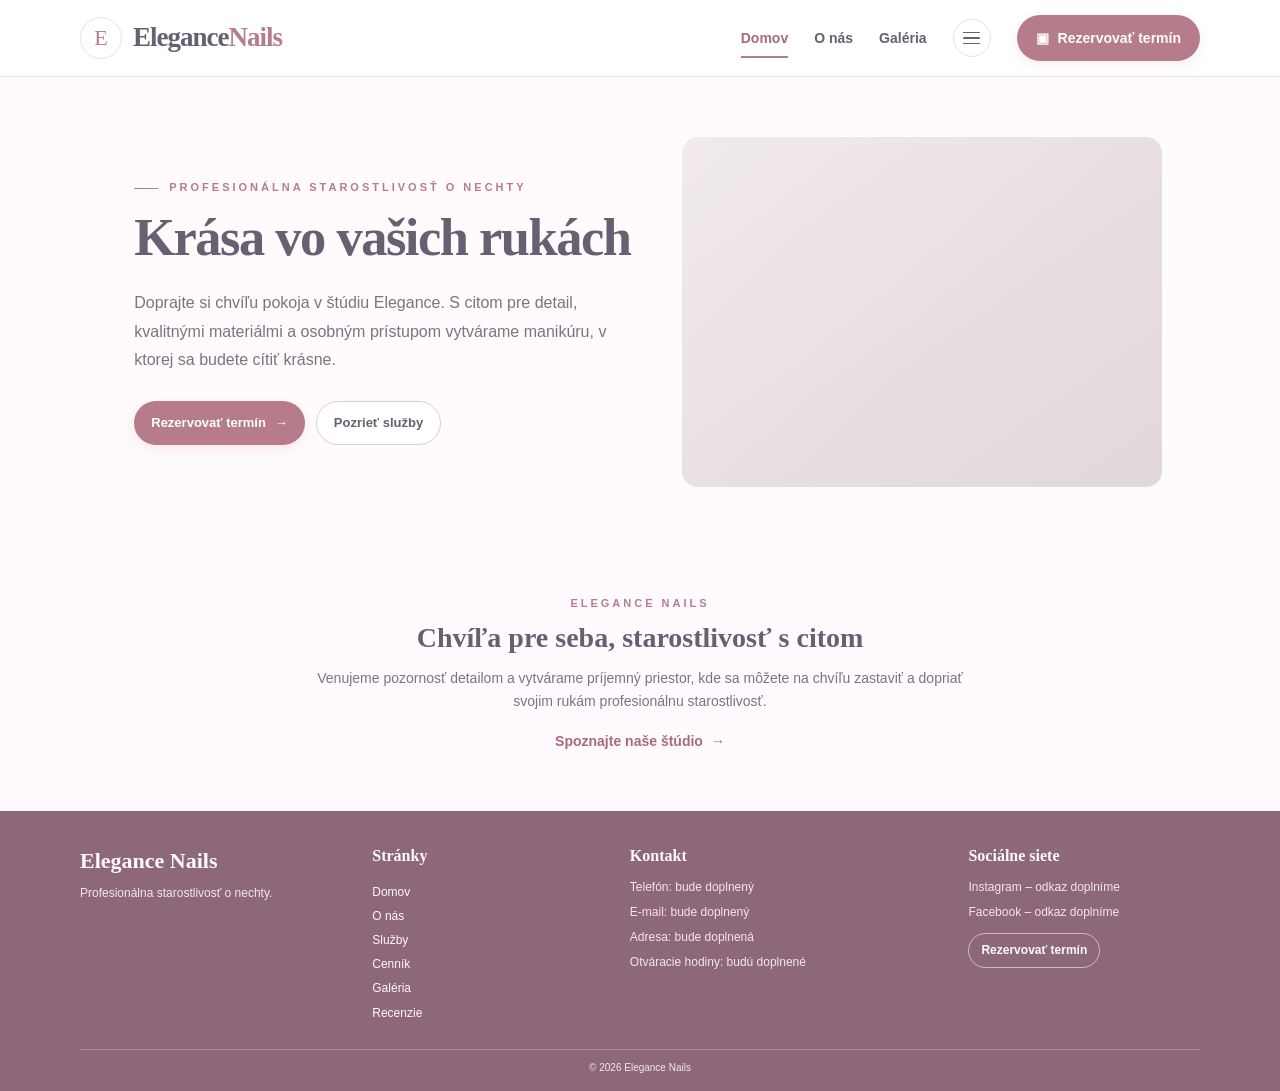
==== index.html @ d2236851 "prvotny navrh" ====
<!doctype html>
<html lang="sk">
  <head>
    <meta charset="UTF-8">
    <meta name="viewport" content="width=device-width, initial-scale=1.0">
    <meta
      name="description"
      content="Elegance Nails – profesionálna starostlivosť o nechty a jednoduchá rezervácia termínu."
    >
    <title>Elegance Nails | Domov</title>
    <link rel="stylesheet" href="styles/main.css">
  </head>
  <body>
    <header class="site-header">
      <nav class="main-navigation" aria-label="Hlavná navigácia">
        <a class="brand" href="index.html" aria-label="Elegance Nails – domov">
          <span class="brand-mark" aria-hidden="true">E</span>
          <span class="brand-name">Elegance</span>
        </a>
        <div class="navigation-actions">
          <a href="index.html" aria-current="page">Domov</a>
          <a href="o-nas.html">O nás</a>
          <a href="galeria.html">Galéria</a>
          <details class="nav-menu">
            <summary class="menu-toggle" aria-label="Otvoriť navigačné menu">
              <span class="menu-toggle-icon" aria-hidden="true">
                <span></span><span></span><span></span>
              </span>
            </summary>
            <ul class="menu">
              <li><a href="sluzby.html">Služby</a></li>
              <li><a href="cennik.html">Cenník</a></li>
              <li><a href="recenzie.html">Recenzie</a></li>
              <li><a href="kontakt.html">Kontakt</a></li>
            </ul>
          </details>
          <a class="reservation-button" href="rezervacia.html">
            <span aria-hidden="true">▣</span>
            Rezervovať termín
          </a>
        </div>
      </nav>
    </header>

    <main>
      <section class="hero" aria-labelledby="hero-title">
        <div class="hero-content">
          <p>Profesionálna starostlivosť o nechty</p>
          <h1 id="hero-title">Krása vo vašich rukách</h1>
          <p>
            Doprajte si chvíľu pokoja v štúdiu Elegance. S citom pre detail,
            kvalitnými materiálmi a osobným prístupom vytvárame manikúru,
            v ktorej sa budete cítiť krásne.
          </p>
          <div class="hero-actions">
            <a class="reservation-button" href="rezervacia.html">
              Rezervovať termín <span aria-hidden="true">→</span>
            </a>
            <a href="sluzby.html">Pozrieť služby</a>
          </div>
        </div>
        <div
          class="hero-image image-placeholder"
          role="img"
          aria-label="Miesto pre fotografiu nechtov"
        ></div>
      </section>

      <section class="home-intro" aria-labelledby="home-intro-title">
        <p>Elegance Nails</p>
        <h2 id="home-intro-title">Chvíľa pre seba, starostlivosť s citom</h2>
        <p>
          Venujeme pozornosť detailom a vytvárame príjemný priestor, kde sa
          môžete na chvíľu zastaviť a dopriať svojim rukám profesionálnu
          starostlivosť.
        </p>
        <a class="text-link" href="o-nas.html">Spoznajte naše štúdio <span aria-hidden="true">→</span></a>
      </section>
    </main>

    <footer class="site-footer">
      <div class="footer-about">
        <a class="footer-brand" href="index.html">Elegance Nails</a>
        <p>Profesionálna starostlivosť o nechty.</p>
      </div>
      <nav class="footer-navigation" aria-label="Navigácia v pätičke">
        <h2>Stránky</h2>
        <a href="index.html">Domov</a>
        <a href="o-nas.html">O nás</a>
        <a href="sluzby.html">Služby</a>
        <a href="cennik.html">Cenník</a>
        <a href="galeria.html">Galéria</a>
        <a href="recenzie.html">Recenzie</a>
      </nav>
      <div class="footer-contact">
        <h2>Kontakt</h2>
        <p>Telefón: bude doplnený</p>
        <p>E-mail: bude doplnený</p>
        <p>Adresa: bude doplnená</p>
        <p>Otváracie hodiny: budú doplnené</p>
      </div>
      <div class="footer-social">
        <h2>Sociálne siete</h2>
        <p>Instagram – odkaz doplníme</p>
        <p>Facebook – odkaz doplníme</p>
        <a class="footer-booking" href="rezervacia.html">Rezervovať termín</a>
      </div>
      <small class="footer-copyright">© 2026 Elegance Nails</small>
    </footer>
  </body>
</html>
---- styles/main.css ----
:root {
  --color-background: #fffafd;
  --color-surface: #ffffff;
  --color-surface-soft: #fbf5f7;
  --color-text: #5e5c68;
  --color-heading: #656172;
  --color-accent: #b77c8b;
  --color-accent-dark: #a76b7c;
  --color-accent-pale: #f7eef1;
  --color-border: #eadfe3;
  --shadow-card: 0 6px 18px rgb(83 72 79 / 6%);
  --font-heading: Georgia, "Times New Roman", serif;
  --font-body: "Trebuchet MS", "Segoe UI", sans-serif;
  --container-width: 1120px;
}

*,
*::before,
*::after {
  box-sizing: border-box;
}

html {
  scroll-behavior: smooth;
}

body {
  margin: 0;
  color: var(--color-text);
  background: var(--color-background);
  font-family: var(--font-body);
  font-size: 15px;
  line-height: 1.6;
}

a {
  color: inherit;
  text-decoration: none;
}

button,
input,
select {
  font: inherit;
}

button {
  cursor: pointer;
}

.site-header {
  position: sticky;
  z-index: 20;
  top: 0;
  background: rgb(255 255 255 / 97%);
  border-bottom: 1px solid var(--color-border);
}

.main-navigation {
  width: min(calc(100% - 48px), var(--container-width));
  min-height: 76px;
  margin: 0 auto;
  display: flex;
  align-items: center;
  justify-content: space-between;
  gap: 24px;
}

.brand {
  display: inline-flex;
  align-items: center;
  gap: 11px;
  white-space: nowrap;
}

.brand-mark {
  width: 42px;
  height: 42px;
  display: grid;
  place-items: center;
  border: 1px solid #ebdfe3;
  border-radius: 50%;
  color: var(--color-accent);
  background: #fff;
  font-family: var(--font-heading);
  font-size: 22px;
  line-height: 1;
}

.brand-name {
  color: var(--color-heading);
  font-family: var(--font-heading);
  font-size: 27px;
  font-weight: 700;
  letter-spacing: -1px;
}

.brand-name::after {
  content: "Nails";
  color: var(--color-accent);
}

.navigation-actions {
  display: flex;
  align-items: center;
  justify-content: flex-end;
  gap: 26px;
  color: #656172;
  font-size: 14px;
  font-weight: 700;
  white-space: nowrap;
}

.navigation-actions > a:not(.reservation-button) {
  position: relative;
  padding: 26px 0;
}

.navigation-actions > a:not(.reservation-button)::after {
  position: absolute;
  right: 0;
  bottom: 17px;
  left: 0;
  height: 2px;
  background: transparent;
  content: "";
  transform: scaleX(0);
  transition: background-color 160ms ease, transform 160ms ease;
}

.navigation-actions > a:not(.reservation-button):hover::after,
.navigation-actions > a:not(.reservation-button):focus-visible::after,
.navigation-actions > a[aria-current="page"]::after {
  background: var(--color-accent);
  transform: scaleX(1);
}

.menu-toggle {
  width: 38px;
  height: 38px;
  display: grid;
  place-items: center;
  padding: 0;
  border: 1px solid var(--color-border);
  border-radius: 50%;
  background: #fff;
  cursor: pointer;
  transition: border-color 160ms ease, background-color 160ms ease;
}

.menu-toggle:hover,
.menu-toggle:focus-visible {
  border-color: var(--color-accent);
  background: var(--color-accent-pale);
}

.menu-toggle-icon {
  display: grid;
  gap: 4px;
}

.menu-toggle-icon span {
  width: 17px;
  height: 1.5px;
  display: block;
  border-radius: 2px;
  background: var(--color-heading);
}

.nav-menu {
  position: relative;
}

.nav-menu > summary {
  list-style: none;
}

.nav-menu > summary::-webkit-details-marker {
  display: none;
}

.menu {
  position: absolute;
  z-index: 30;
  top: calc(100% + 10px);
  right: 0;
  min-width: 180px;
  display: none;
  gap: 2px;
  margin: 0;
  padding: 7px;
  list-style: none;
  border: 1px solid var(--color-border);
  border-radius: 13px;
  background: #fff;
  box-shadow: var(--shadow-card);
}

.nav-menu[open] > .menu {
  display: grid;
}

.menu a {
  display: block;
  padding: 9px 12px;
  border-radius: 8px;
}

.menu a:hover,
.menu a:focus-visible,
.menu a[aria-current="page"] {
  color: var(--color-accent-dark);
  background: var(--color-accent-pale);
}

.reservation-button {
  min-height: 46px;
  display: inline-flex;
  align-items: center;
  justify-content: center;
  gap: 9px;
  padding: 10px 19px;
  border: 0;
  border-radius: 999px;
  color: #fff;
  background: var(--color-accent);
  font-size: 14px;
  font-weight: 800;
  box-shadow: 0 4px 12px rgb(174 112 132 / 12%);
  transition: transform 160ms ease, background-color 160ms ease;
}

.reservation-button:hover,
.reservation-button:focus-visible {
  background: var(--color-accent-dark);
  transform: translateY(-1px);
}

.navigation-actions a[aria-current="page"] {
  color: var(--color-accent-dark);
}

.hero {
  width: min(100%, 1440px);
  min-height: 470px;
  display: grid;
  grid-template-columns: minmax(0, 1.05fr) minmax(0, 0.95fr);
  align-items: center;
  gap: 30px;
  margin: 0 auto;
  padding: 38px max(24px, calc((100% - var(--container-width)) / 2));
  background: #fffafb;
}

.hero-content {
  max-width: 530px;
  justify-self: end;
  width: 100%;
  padding: 20px 12px;
}

.hero-content > p:first-child,
.page-content > header > p:first-child {
  margin: 0 0 14px;
  color: var(--color-accent);
  font-size: 11px;
  font-weight: 800;
  letter-spacing: 3px;
  text-transform: uppercase;
}

.hero-content > p:first-child {
  position: relative;
  padding-left: 35px;
}

.hero-content > p:first-child::before {
  position: absolute;
  top: 50%;
  left: 0;
  width: 24px;
  height: 1px;
  background: var(--color-accent);
  content: "";
}

.hero h1,
.page-content h1 {
  margin: 0;
  color: var(--color-heading);
  font-family: var(--font-heading);
  font-size: clamp(40px, 4.1vw, 54px);
  font-weight: 700;
  line-height: 1.04;
  letter-spacing: -1.5px;
}

.hero-content > p:not(:first-child) {
  max-width: 480px;
  margin: 24px 0 26px;
  color: #777584;
  font-size: 16px;
  line-height: 1.8;
}

.hero-actions {
  display: flex;
  flex-wrap: wrap;
  align-items: center;
  gap: 11px;
}

.hero-actions .reservation-button,
.hero-actions > a:last-child {
  min-height: 44px;
  padding: 10px 17px;
  font-size: 13px;
}

.hero-actions > a:last-child {
  display: inline-flex;
  align-items: center;
  justify-content: center;
  border: 1px solid #e4cbd2;
  border-radius: 999px;
  color: #656172;
  background: #fff;
  font-weight: 800;
  transition: border-color 160ms ease, background-color 160ms ease;
}

.hero-actions > a:last-child:hover,
.hero-actions > a:last-child:focus-visible {
  border-color: var(--color-accent);
  background: var(--color-accent-pale);
}

.image-placeholder {
  background:
    linear-gradient(135deg, rgb(255 255 255 / 22%), transparent 58%),
    linear-gradient(145deg, #eee5e8, #e1d8dd);
}

.hero-image {
  width: 100%;
  max-width: 480px;
  height: 350px;
  justify-self: start;
  border-radius: 16px;
}

.home-intro {
  max-width: 760px;
  margin: 0 auto;
  padding: 48px 24px 58px;
  text-align: center;
}

.home-intro > p:first-child {
  margin: 0 0 8px;
  color: var(--color-accent);
  font-size: 11px;
  font-weight: 800;
  letter-spacing: 3px;
  text-transform: uppercase;
}

.home-intro h2 {
  margin: 0;
  color: var(--color-heading);
  font-family: var(--font-heading);
  font-size: 28px;
  font-weight: 700;
  line-height: 1.2;
}

.home-intro > p:not(:first-child) {
  max-width: 650px;
  margin: 13px auto 10px;
  color: #777584;
  font-size: 14px;
}

.home-intro .text-link {
  margin-top: 8px;
}

.page-content {
  width: min(100%, var(--container-width));
  min-height: 480px;
  margin: 0 auto;
  padding: 48px 28px 56px;
}

.page-content > header {
  max-width: 700px;
  margin-bottom: 26px;
}

.page-content > header > p:not(:first-child) {
  max-width: 620px;
  margin: 14px 0 0;
  color: #777584;
  font-size: 15px;
}

.about-page {
  display: grid;
  grid-template-columns: minmax(0, 1fr) minmax(0, 0.9fr);
  align-content: center;
  align-items: center;
  gap: 14px 42px;
}

.about-page > header,
.about-page .about-copy,
.about-page .text-link {
  grid-column: 1;
}

.about-page > header {
  margin: 0;
}

.about-copy {
  max-width: 500px;
  color: #777584;
  font-size: 15px;
}

.about-copy p {
  margin: 0 0 12px;
}

.about-image {
  width: 100%;
  height: 300px;
  grid-column: 2;
  grid-row: 1 / span 3;
  border-radius: 16px;
}

.text-link {
  width: fit-content;
  display: inline-flex;
  align-items: center;
  gap: 8px;
  margin-top: 6px;
  color: var(--color-accent-dark);
  font-size: 14px;
  font-weight: 800;
}

.text-link:hover,
.text-link:focus-visible {
  text-decoration: underline;
  text-underline-offset: 3px;
}

.service-grid {
  display: grid;
  grid-template-columns: repeat(3, minmax(0, 1fr));
  gap: 16px;
}

.service-grid article,
.price-grid article,
.review-grid article,
.contact-grid article {
  min-width: 0;
  padding: 18px;
  border: 1px solid var(--color-border);
  border-radius: 14px;
  background: #fff;
  box-shadow: var(--shadow-card);
}

.service-image {
  height: 112px;
  margin: -4px -4px 13px;
  border-radius: 10px;
}

.service-grid h2,
.price-grid h2,
.contact-grid h2 {
  margin: 0 0 7px;
  color: var(--color-heading);
  font-family: var(--font-heading);
  font-size: 21px;
  line-height: 1.25;
}

.service-grid p,
.contact-grid p {
  margin: 0;
  color: #777584;
  font-size: 13px;
}

.services-page > .text-link {
  margin-top: 20px;
}

.price-page {
  background: #fbf5f7;
}

.price-grid {
  display: grid;
  grid-template-columns: repeat(2, minmax(0, 1fr));
  gap: 16px;
}

.price-grid article {
  padding: 21px 24px;
}

.price-grid h2 {
  margin-bottom: 8px;
  font-size: 26px;
}

.price-grid dl {
  margin: 0;
}

.price-grid dl div {
  min-height: 45px;
  display: flex;
  align-items: center;
  justify-content: space-between;
  gap: 15px;
  border-bottom: 1px solid #eee6e9;
  font-size: 14px;
}

.price-grid dl div:last-child {
  border-bottom: 0;
}

.price-grid dd {
  margin: 0;
  color: var(--color-accent-dark);
  font-weight: 800;
}

.price-page > .text-link {
  margin-top: 20px;
}

.gallery-filters {
  display: flex;
  flex-wrap: wrap;
  gap: 8px;
  margin: 0 0 20px;
}

.gallery-filters button {
  min-height: 36px;
  padding: 7px 15px;
  border: 1px solid var(--color-border);
  border-radius: 999px;
  color: #656172;
  background: #fff;
  font-size: 13px;
  font-weight: 700;
  transition: color 160ms ease, background-color 160ms ease;
}

.gallery-filters button[aria-pressed="true"],
.gallery-filters button:hover,
.gallery-filters button:focus-visible {
  border-color: var(--color-accent);
  color: #fff;
  background: var(--color-accent);
}

.gallery-grid {
  display: grid;
  grid-template-columns: repeat(3, minmax(0, 1fr));
  gap: 15px;
}

.gallery-grid figure {
  min-width: 0;
  margin: 0;
  overflow: hidden;
  border: 1px solid var(--color-border);
  border-radius: 13px;
  background: #fff;
}

.gallery-grid figure > div {
  aspect-ratio: 4 / 3;
}

.gallery-grid figcaption {
  padding: 9px 12px;
  color: var(--color-heading);
  font-size: 13px;
  font-weight: 700;
}

.reviews-page {
  background: #fbf5f7;
}

.review-grid {
  display: grid;
  grid-template-columns: repeat(3, minmax(0, 1fr));
  gap: 15px;
}

.review-grid article {
  min-height: 130px;
  padding: 20px;
}

.review-grid article span {
  color: var(--color-accent);
  font-size: 14px;
  letter-spacing: 2px;
}

.review-grid article p {
  margin: 12px 0 0;
  color: #777584;
  font-size: 14px;
}

.contact-grid {
  display: grid;
  grid-template-columns: repeat(2, minmax(0, 1fr));
  gap: 12px;
}

.contact-grid article {
  padding: 16px 18px;
  box-shadow: none;
}

.map-placeholder {
  min-height: 150px;
  display: grid;
  place-items: center;
  margin: 18px 0;
  border: 1px solid var(--color-border);
  border-radius: 13px;
  color: #797481;
  font-size: 13px;
}

.reservation-page {
  max-width: 1000px;
}

.reservation-page > header {
  margin-bottom: 20px;
}

.reservation-page h1 {
  font-size: 40px;
}

.reservation-page form {
  display: grid;
  grid-template-columns: minmax(0, 1fr) minmax(0, 0.95fr);
  gap: 24px;
  padding: 22px;
  border: 1px solid var(--color-border);
  border-radius: 16px;
  background: #fff;
  box-shadow: var(--shadow-card);
}

.reservation-date-column,
.reservation-contact-column {
  min-width: 0;
  display: grid;
  align-content: start;
  gap: 12px;
}

.reservation-date-column {
  grid-template-columns: repeat(2, minmax(0, 1fr));
}

.reservation-date-column .form-field:first-child {
  grid-column: 1 / -1;
}

.form-field {
  min-width: 0;
  display: grid;
  align-content: start;
  gap: 5px;
}

.form-field label {
  color: #656172;
  font-size: 13px;
  font-weight: 800;
}

.form-field input,
.form-field select {
  width: 100%;
  min-width: 0;
  height: 42px;
  padding: 8px 11px;
  border: 1px solid #e3dce0;
  border-radius: 10px;
  outline: none;
  color: var(--color-text);
  background: #fff;
  font-size: 14px;
}

.form-field input:focus,
.form-field select:focus {
  border-color: var(--color-accent);
  box-shadow: 0 0 0 3px rgb(183 124 139 / 12%);
}

.form-field input::placeholder {
  color: #a7a3ad;
}

.reminder-option {
  display: flex;
  align-items: center;
  gap: 8px;
  padding: 9px 11px;
  border: 1px solid #e8dfe3;
  border-radius: 10px;
  color: #656172;
  font-size: 13px;
  line-height: 1.4;
  cursor: pointer;
}

.reminder-option input {
  width: 16px;
  height: 16px;
  flex: 0 0 auto;
  margin: 0;
  accent-color: var(--color-accent);
}

.reservation-contact-column aside {
  padding: 12px 14px;
  border: 1px solid #ead8de;
  border-radius: 10px;
  background: #fff8fa;
}

.reservation-contact-column aside h2 {
  margin: 0 0 3px;
  color: var(--color-accent-dark);
  font-family: var(--font-heading);
  font-size: 17px;
}

.reservation-contact-column aside p {
  margin: 0;
  color: #777584;
  font-size: 13px;
}

.reservation-contact-column button[type="submit"] {
  min-height: 42px;
  padding: 9px 16px;
  border: 0;
  border-radius: 999px;
  color: #fff;
  background: var(--color-accent);
  font-size: 13px;
  font-weight: 800;
  transition: background-color 160ms ease;
}

.reservation-contact-column button[type="submit"]:hover,
.reservation-contact-column button[type="submit"]:focus-visible {
  background: var(--color-accent-dark);
}

.site-footer {
  min-height: 0;
  display: grid;
  grid-template-columns: 1.15fr 1fr 1.35fr 1fr;
  align-items: start;
  gap: 26px;
  padding: 32px max(24px, calc((100% - var(--container-width)) / 2)) 15px;
  color: #fff8fa;
  background: #8d6878;
  font-size: 12px;
}

.footer-brand {
  color: #fffafd;
  font-family: var(--font-heading);
  font-size: 22px;
  font-weight: 700;
}

.footer-about p,
.footer-contact p,
.footer-social p {
  margin: 6px 0 0;
  color: #f3e7ec;
}

.site-footer h2 {
  margin: 0 0 9px;
  color: #fffafd;
  font-family: var(--font-heading);
  font-size: 16px;
}

.site-footer .footer-navigation {
  display: flex;
  flex-direction: column;
  align-items: flex-start;
  gap: 5px;
}

.site-footer a:not(.footer-brand):hover,
.site-footer a:not(.footer-brand):focus-visible {
  color: #fff;
  text-decoration: underline;
  text-underline-offset: 3px;
}

.site-footer .footer-booking {
  display: inline-flex;
  margin-top: 11px;
  padding: 7px 12px;
  border: 1px solid rgb(255 255 255 / 55%);
  border-radius: 999px;
  color: #fffafd;
  font-weight: 700;
}

.site-footer .footer-copyright {
  grid-column: 1 / -1;
  padding-top: 10px;
  border-top: 1px solid rgb(255 255 255 / 25%);
  color: #f3e7ec;
  text-align: center;
}

@media (max-width: 900px) {
  .main-navigation {
    width: min(calc(100% - 36px), var(--container-width));
  }

  .navigation-actions {
    gap: 15px;
  }

  .hero {
    min-height: 420px;
    gap: 20px;
  }

  .hero-image {
    height: 300px;
  }

  .service-grid {
    grid-template-columns: repeat(2, minmax(0, 1fr));
  }
}

@media (max-width: 680px) {
  .main-navigation {
    min-height: 0;
    flex-wrap: wrap;
    gap: 5px;
    padding: 8px 0;
  }

  .brand {
    flex: 1 0 100%;
  }

  .brand-mark {
    width: 35px;
    height: 35px;
    font-size: 19px;
  }

  .brand-name {
    font-size: 22px;
  }

  .navigation-actions {
    width: 100%;
    justify-content: space-between;
    gap: 7px;
    font-size: 12px;
  }

  .navigation-actions > a:not(.reservation-button) {
    padding: 7px 0;
  }

  .navigation-actions > a:not(.reservation-button)::after {
    bottom: 2px;
  }

  .menu-toggle {
    width: 34px;
    height: 34px;
  }

  .reservation-button,
  .navigation-actions .reservation-button {
    min-height: 34px;
    gap: 6px;
    padding: 7px 10px;
    font-size: 11px;
  }

  .menu {
    top: calc(100% + 8px);
  }

  .hero {
    display: flex;
    flex-direction: column;
    align-items: stretch;
    gap: 14px;
    padding: 30px 20px 24px;
  }

  .hero-content {
    max-width: 560px;
    align-self: center;
    padding: 8px 0;
  }

  .hero h1,
  .page-content h1 {
    font-size: clamp(34px, 9vw, 43px);
  }

  .hero-content > p:not(:first-child) {
    margin: 16px 0 18px;
    font-size: 14px;
    line-height: 1.7;
  }

  .hero-image {
    width: min(100%, 480px);
    height: 230px;
    min-height: 0;
    align-self: center;
  }

  .home-intro {
    padding: 34px 20px 40px;
  }

  .home-intro h2 {
    font-size: 24px;
  }

  .page-content {
    min-height: 0;
    padding: 35px 20px 40px;
  }

  .page-content > header {
    margin-bottom: 19px;
  }

  .about-page {
    display: flex;
    flex-direction: column;
    align-items: stretch;
    gap: 14px;
  }

  .about-image {
    height: 220px;
    order: 2;
  }

  .about-page > .text-link {
    order: 3;
  }

  .service-grid,
  .price-grid,
  .gallery-grid,
  .review-grid,
  .contact-grid {
    grid-template-columns: repeat(2, minmax(0, 1fr));
    gap: 10px;
  }

  .service-grid article,
  .price-grid article,
  .review-grid article,
  .contact-grid article {
    padding: 13px;
  }

  .service-image {
    height: 90px;
  }

  .gallery-grid {
    gap: 9px;
  }

  .gallery-grid figcaption {
    padding: 7px 9px;
    font-size: 11px;
  }

  .reservation-page form {
    grid-template-columns: 1fr;
    gap: 18px;
    padding: 15px;
  }

  .reservation-date-column,
  .reservation-contact-column {
    gap: 10px;
  }

  .site-footer {
    grid-template-columns: 1fr;
    gap: 6px;
    padding: 18px 20px;
  }

  .site-footer .footer-navigation {
    grid-column: 1;
    margin: 10px 0 4px;
  }

  .site-footer .footer-copyright {
    grid-column: 1;
  }
}

@media (max-width: 390px) {
  .main-navigation {
    width: calc(100% - 24px);
  }

  .navigation-actions {
    gap: 5px;
    font-size: 11px;
  }

  .navigation-actions .reservation-button {
    padding-right: 7px;
    padding-left: 7px;
    font-size: 10px;
  }

  .service-grid,
  .price-grid,
  .review-grid,
  .contact-grid {
    grid-template-columns: 1fr;
  }
}

@media (prefers-reduced-motion: reduce) {
  html {
    scroll-behavior: auto;
  }

  *,
  *::before,
  *::after {
    transition-duration: 0.01ms !important;
  }
}
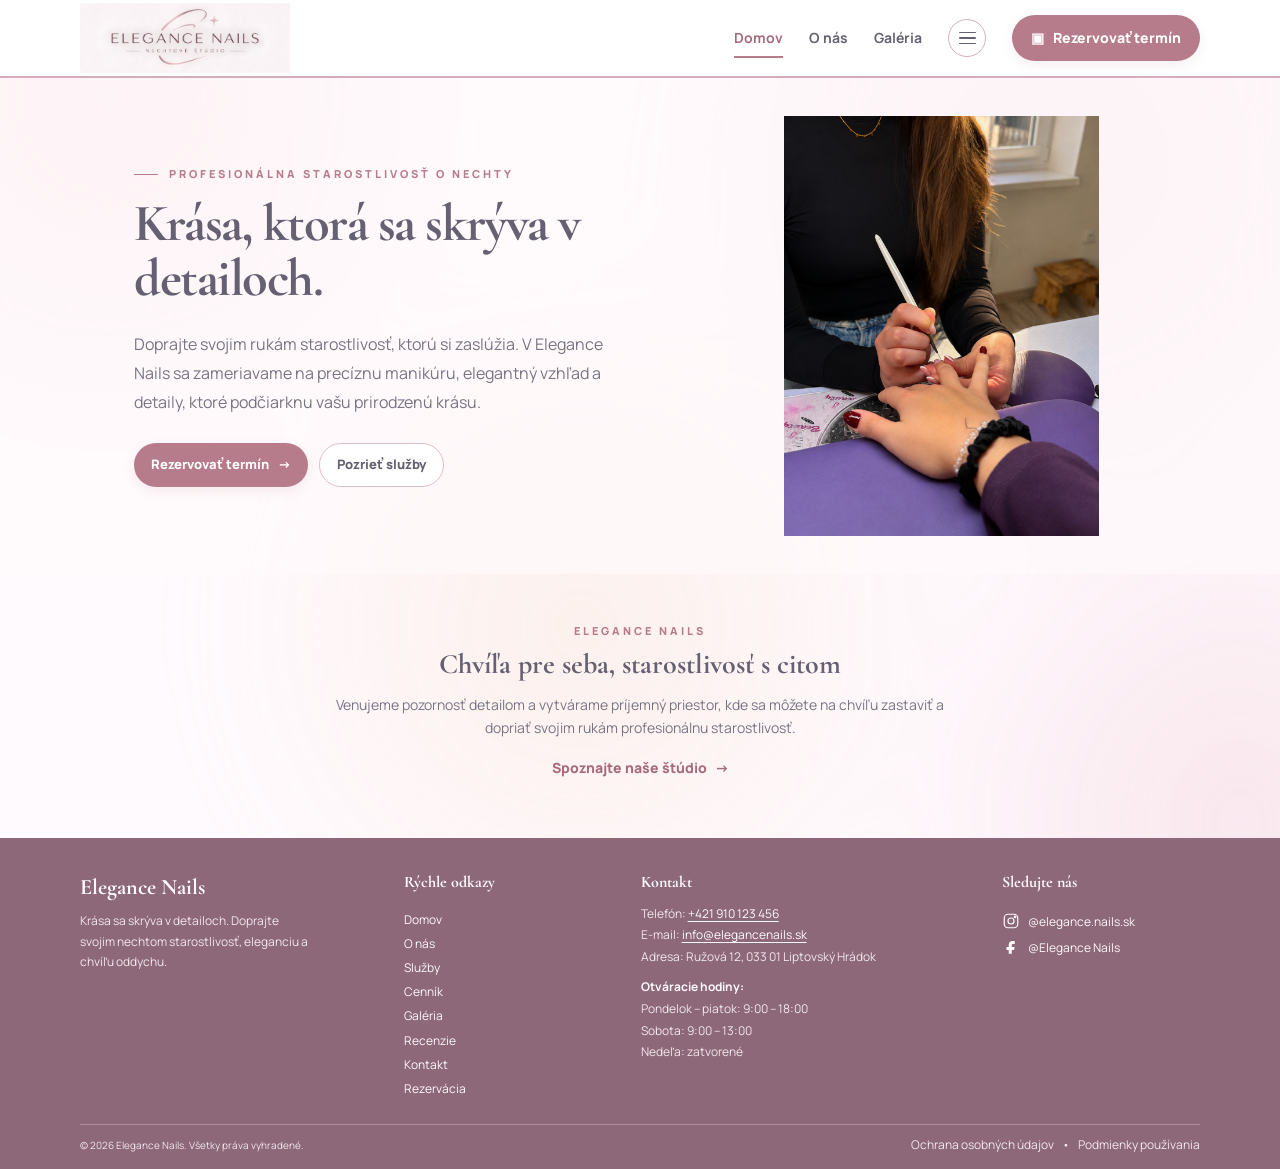
==== commit 472dad68: "Pridavanie obrazkov" ====
--- a/index.html
+++ b/index.html
@@ -14,8 +14,7 @@
     <header class="site-header">
       <nav class="main-navigation" aria-label="Hlavná navigácia">
         <a class="brand" href="index.html" aria-label="Elegance Nails – domov">
-          <span class="brand-mark" aria-hidden="true">E</span>
-          <span class="brand-name">Elegance</span>
+          <img src="docs/prototyp/logo.png" alt="Elegance Nails" width="180" height="60">
         </a>
         <div class="navigation-actions">
           <a href="index.html" aria-current="page">Domov</a>
@@ -46,11 +45,11 @@
       <section class="hero" aria-labelledby="hero-title">
         <div class="hero-content">
           <p>Profesionálna starostlivosť o nechty</p>
-          <h1 id="hero-title">Krása vo vašich rukách</h1>
+          <h1 id="hero-title">Krása, ktorá sa skrýva v detailoch.</h1>
           <p>
-            Doprajte si chvíľu pokoja v štúdiu Elegance. S citom pre detail,
-            kvalitnými materiálmi a osobným prístupom vytvárame manikúru,
-            v ktorej sa budete cítiť krásne.
+            Doprajte svojim rukám starostlivosť, ktorú si zaslúžia.
+            V Elegance Nails sa zameriavame na precíznu manikúru,
+            elegantný vzhľad a detaily, ktoré podčiarknu vašu prirodzenú krásu.
           </p>
           <div class="hero-actions">
             <a class="reservation-button" href="rezervacia.html">
@@ -59,11 +58,11 @@
             <a href="sluzby.html">Pozrieť služby</a>
           </div>
         </div>
-        <div
-          class="hero-image image-placeholder"
-          role="img"
-          aria-label="Miesto pre fotografiu nechtov"
-        ></div>
+        <img
+          class="hero-image"
+          src="docs/prototyp/fotkauvod.png"
+          alt="Manikérka precízne upravuje nechty zákazníčky"
+        >
       </section>
 
       <section class="home-intro" aria-labelledby="home-intro-title">
@@ -81,31 +80,48 @@
     <footer class="site-footer">
       <div class="footer-about">
         <a class="footer-brand" href="index.html">Elegance Nails</a>
-        <p>Profesionálna starostlivosť o nechty.</p>
+        <p>Krása sa skrýva v detailoch. Doprajte svojim nechtom starostlivosť, eleganciu a chvíľu oddychu.</p>
       </div>
       <nav class="footer-navigation" aria-label="Navigácia v pätičke">
-        <h2>Stránky</h2>
+        <h2>Rýchle odkazy</h2>
         <a href="index.html">Domov</a>
         <a href="o-nas.html">O nás</a>
         <a href="sluzby.html">Služby</a>
         <a href="cennik.html">Cenník</a>
         <a href="galeria.html">Galéria</a>
         <a href="recenzie.html">Recenzie</a>
+        <a href="kontakt.html">Kontakt</a>
+        <a href="rezervacia.html">Rezervácia</a>
       </nav>
       <div class="footer-contact">
         <h2>Kontakt</h2>
-        <p>Telefón: bude doplnený</p>
-        <p>E-mail: bude doplnený</p>
-        <p>Adresa: bude doplnená</p>
-        <p>Otváracie hodiny: budú doplnené</p>
+        <p>Telefón: <a href="tel:+421910123456">+421 910 123 456</a></p>
+        <p>E-mail: <a href="mailto:info@elegancenails.sk">info@elegancenails.sk</a></p>
+        <p>Adresa: Ružová 12, 033 01 Liptovský Hrádok</p>
+        <p class="footer-opening-hours-title"><strong>Otváracie hodiny:</strong></p>
+        <p>Pondelok – piatok: 9:00 – 18:00</p>
+        <p>Sobota: 9:00 – 13:00</p>
+        <p>Nedeľa: zatvorené</p>
       </div>
       <div class="footer-social">
-        <h2>Sociálne siete</h2>
-        <p>Instagram – odkaz doplníme</p>
-        <p>Facebook – odkaz doplníme</p>
-        <a class="footer-booking" href="rezervacia.html">Rezervovať termín</a>
+        <h2>Sledujte nás</h2>
+        <a href="https://www.instagram.com/elegance.nails.sk/" target="_blank" rel="noopener noreferrer" aria-label="Instagram Elegance Nails">
+          <svg aria-hidden="true" viewBox="0 0 24 24"><rect x="3" y="3" width="18" height="18" rx="5"></rect><circle cx="12" cy="12" r="4"></circle><circle cx="17.4" cy="6.6" r="1"></circle></svg>
+          <span>@elegance.nails.sk</span>
+        </a>
+        <a href="https://www.facebook.com/EleganceNails/" target="_blank" rel="noopener noreferrer" aria-label="Facebook Elegance Nails">
+          <svg aria-hidden="true" viewBox="0 0 24 24"><path d="M14 8h3V4h-3c-3 0-5 2-5 5v3H6v4h3v5h4v-5h3l1-4h-4V9c0-.7.3-1 1-1Z"></path></svg>
+          <span>@Elegance Nails</span>
+        </a>
       </div>
-      <small class="footer-copyright">© 2026 Elegance Nails</small>
+      <div class="footer-copyright">
+        <small>© 2026 Elegance Nails. Všetky práva vyhradené.</small>
+        <nav aria-label="Právne informácie">
+          <a href="mailto:info@elegancenails.sk?subject=Ochrana osobných údajov">Ochrana osobných údajov</a>
+          <span aria-hidden="true">•</span>
+          <a href="mailto:info@elegancenails.sk?subject=Podmienky používania">Podmienky používania</a>
+        </nav>
+      </div>
     </footer>
   </body>
 </html>
--- a/styles/main.css
+++ b/styles/main.css
@@ -1,3 +1,5 @@
+@import url("https://fonts.googleapis.com/css2?family=Cormorant+Garamond:wght@600;700&family=Manrope:wght@400;500;600;700&display=swap");
+
 :root {
   --color-background: #fffafd;
   --color-surface: #ffffff;
@@ -7,10 +9,11 @@
   --color-accent: #b77c8b;
   --color-accent-dark: #a76b7c;
   --color-accent-pale: #f7eef1;
-  --color-border: #eadfe3;
+  --color-border: #d5adb8;
+  --color-border-soft: #dfbdc6;
   --shadow-card: 0 6px 18px rgb(83 72 79 / 6%);
-  --font-heading: Georgia, "Times New Roman", serif;
-  --font-body: "Trebuchet MS", "Segoe UI", sans-serif;
+  --font-heading: "Cormorant Garamond", Georgia, "Times New Roman", serif;
+  --font-body: "Manrope", "Trebuchet MS", "Segoe UI", sans-serif;
   --container-width: 1120px;
 }
 
@@ -25,6 +28,8 @@
 }
 
 body {
+  position: relative;
+  isolation: isolate;
   margin: 0;
   color: var(--color-text);
   background: var(--color-background);
@@ -33,6 +38,21 @@
   line-height: 1.6;
 }
 
+body::before {
+  position: fixed;
+  z-index: -1;
+  inset: -100px;
+  background:
+    radial-gradient(circle 440px at 14% 18%, rgb(238 190 204 / 56%) 0, rgb(238 190 204 / 24%) 48%, transparent 75%),
+    radial-gradient(circle 520px at 78% 24%, rgb(210 158 174 / 36%) 0, rgb(210 158 174 / 14%) 50%, transparent 76%),
+    radial-gradient(circle 460px at 46% 66%, rgb(246 220 203 / 44%) 0, rgb(246 220 203 / 18%) 48%, transparent 75%),
+    radial-gradient(circle 500px at 92% 84%, rgb(233 183 198 / 40%) 0, rgb(233 183 198 / 15%) 49%, transparent 76%);
+  content: "";
+  filter: blur(72px);
+  opacity: 0.82;
+  pointer-events: none;
+}
+
 a {
   color: inherit;
   text-decoration: none;
@@ -53,7 +73,7 @@
   z-index: 20;
   top: 0;
   background: rgb(255 255 255 / 97%);
-  border-bottom: 1px solid var(--color-border);
+  border-bottom: 2px solid var(--color-border);
 }
 
 .main-navigation {
@@ -69,35 +89,14 @@
 .brand {
   display: inline-flex;
   align-items: center;
-  gap: 11px;
   white-space: nowrap;
 }
 
-.brand-mark {
-  width: 42px;
-  height: 42px;
-  display: grid;
-  place-items: center;
-  border: 1px solid #ebdfe3;
-  border-radius: 50%;
-  color: var(--color-accent);
-  background: #fff;
-  font-family: var(--font-heading);
-  font-size: 22px;
-  line-height: 1;
-}
-
-.brand-name {
-  color: var(--color-heading);
-  font-family: var(--font-heading);
-  font-size: 27px;
-  font-weight: 700;
-  letter-spacing: -1px;
-}
-
-.brand-name::after {
-  content: "Nails";
-  color: var(--color-accent);
+.brand img {
+  display: block;
+  width: min(210px, 28vw);
+  height: auto;
+  object-fit: contain;
 }
 
 .navigation-actions {
@@ -141,7 +140,7 @@
   display: grid;
   place-items: center;
   padding: 0;
-  border: 1px solid var(--color-border);
+  border: 1.5px solid var(--color-border);
   border-radius: 50%;
   background: #fff;
   cursor: pointer;
@@ -190,7 +189,7 @@
   margin: 0;
   padding: 7px;
   list-style: none;
-  border: 1px solid var(--color-border);
+  border: 1.5px solid var(--color-border);
   border-radius: 13px;
   background: #fff;
   box-shadow: var(--shadow-card);
@@ -249,7 +248,7 @@
   gap: 30px;
   margin: 0 auto;
   padding: 38px max(24px, calc((100% - var(--container-width)) / 2));
-  background: #fffafb;
+  background: rgb(255 250 251 / 72%);
 }
 
 .hero-content {
@@ -321,7 +320,7 @@
   display: inline-flex;
   align-items: center;
   justify-content: center;
-  border: 1px solid #e4cbd2;
+  border: 1.5px solid var(--color-border-soft);
   border-radius: 999px;
   color: #656172;
   background: #fff;
@@ -343,10 +342,14 @@
 
 .hero-image {
   width: 100%;
-  max-width: 480px;
-  height: 350px;
-  justify-self: start;
-  border-radius: 16px;
+  max-width: 400px;
+  max-height: 420px;
+  height: auto;
+  justify-self: center;
+  border-radius: 24px;
+  object-fit: contain;
+  -webkit-mask-image: radial-gradient(ellipse 98% 98% at center, #000 88%, transparent 100%);
+  mask-image: radial-gradient(ellipse 98% 98% at center, #000 88%, transparent 100%);
 }
 
 .home-intro {
@@ -432,6 +435,14 @@
   margin: 0 0 12px;
 }
 
+.about-copy p:last-child {
+  margin-top: 18px;
+  color: var(--color-accent-dark);
+  font-family: var(--font-heading);
+  font-size: 20px;
+  line-height: 1.35;
+}
+
 .about-image {
   width: 100%;
   height: 300px;
@@ -469,7 +480,7 @@
 .contact-grid article {
   min-width: 0;
   padding: 18px;
-  border: 1px solid var(--color-border);
+  border: 1.5px solid var(--color-border);
   border-radius: 14px;
   background: #fff;
   box-shadow: var(--shadow-card);
@@ -503,7 +514,10 @@
 }
 
 .price-page {
-  background: #fbf5f7;
+  background:
+    radial-gradient(circle at 92% 12%, rgb(232 190 202 / 18%), transparent 25%),
+    radial-gradient(circle at 8% 88%, rgb(246 215 224 / 22%), transparent 22%),
+    rgb(251 245 247 / 70%);
 }
 
 .price-grid {
@@ -559,7 +573,7 @@
 .gallery-filters button {
   min-height: 36px;
   padding: 7px 15px;
-  border: 1px solid var(--color-border);
+  border: 1.5px solid var(--color-border);
   border-radius: 999px;
   color: #656172;
   background: #fff;
@@ -586,9 +600,31 @@
   min-width: 0;
   margin: 0;
   overflow: hidden;
-  border: 1px solid var(--color-border);
+  border: 1.5px solid var(--color-border);
   border-radius: 13px;
   background: #fff;
+  box-shadow: 0 7px 18px rgb(146 99 115 / 7%);
+  transition: opacity 220ms ease, transform 220ms ease;
+}
+
+.gallery-grid figure.is-hidden {
+  display: none;
+}
+
+.gallery-grid figure.is-entering {
+  animation: gallery-enter 260ms ease both;
+}
+
+@keyframes gallery-enter {
+  from {
+    opacity: 0;
+    transform: translateY(7px) scale(0.985);
+  }
+
+  to {
+    opacity: 1;
+    transform: translateY(0) scale(1);
+  }
 }
 
 .gallery-grid figure > div {
@@ -602,8 +638,17 @@
   font-weight: 700;
 }
 
+.gallery-page {
+  background:
+    radial-gradient(circle at 92% 10%, rgb(235 196 207 / 18%), transparent 22%),
+    radial-gradient(circle at 7% 86%, rgb(247 217 225 / 18%), transparent 20%);
+}
+
 .reviews-page {
-  background: #fbf5f7;
+  background:
+    radial-gradient(circle at 88% 18%, rgb(235 196 207 / 20%), transparent 25%),
+    radial-gradient(circle at 12% 82%, rgb(247 217 225 / 24%), transparent 24%),
+    rgb(251 245 247 / 70%);
 }
 
 .review-grid {
@@ -629,6 +674,135 @@
   font-size: 14px;
 }
 
+.review-carousel {
+  position: relative;
+  display: grid;
+  grid-template-columns: 42px minmax(0, 1fr) 42px;
+  align-items: center;
+  gap: 12px;
+}
+
+.review-viewport {
+  min-width: 0;
+  overflow: hidden;
+  touch-action: pan-y;
+  cursor: grab;
+}
+
+.review-viewport.is-dragging {
+  cursor: grabbing;
+}
+
+.review-track {
+  display: flex;
+  gap: 15px;
+  transition: transform 420ms cubic-bezier(0.22, 1, 0.36, 1);
+  will-change: transform;
+}
+
+.review-card {
+  flex: 0 0 calc((100% - 15px) / 2);
+  min-height: 170px;
+  margin: 0;
+  padding: 22px;
+  border: 1.5px solid var(--color-border);
+  border-radius: 14px;
+  background: #fff;
+  box-shadow: var(--shadow-card);
+}
+
+.review-card > span {
+  color: var(--color-accent);
+  font-size: 14px;
+  letter-spacing: 2px;
+}
+
+.review-rating {
+  display: inline-flex;
+  gap: 3px;
+  line-height: 1;
+}
+
+.review-rating b {
+  font-weight: 400;
+  letter-spacing: 0;
+}
+
+.review-rating .star-empty {
+  color: #dcc8ce;
+}
+
+.review-rating .star-half {
+  color: transparent;
+  background: linear-gradient(90deg, var(--color-accent) 50%, #dcc8ce 50%);
+  background-clip: text;
+  -webkit-background-clip: text;
+}
+
+.review-card blockquote {
+  margin: 14px 0 10px;
+  color: #777584;
+  font-family: var(--font-heading);
+  font-size: 20px;
+  line-height: 1.35;
+}
+
+.review-author {
+  margin: 0;
+  color: var(--color-accent-dark);
+  font-size: 12px;
+  font-weight: 700;
+}
+
+.carousel-arrow {
+  width: 42px;
+  height: 42px;
+  display: grid;
+  place-items: center;
+  padding: 0;
+  border: 1.5px solid var(--color-border);
+  border-radius: 50%;
+  color: var(--color-accent-dark);
+  background: #fff;
+  font-family: var(--font-heading);
+  font-size: 34px;
+  line-height: 1;
+  box-shadow: var(--shadow-card);
+  transition: border-color 160ms ease, background-color 160ms ease, transform 160ms ease;
+}
+
+.carousel-arrow:hover,
+.carousel-arrow:focus-visible {
+  border-color: var(--color-accent);
+  background: var(--color-accent-pale);
+  transform: translateY(-1px);
+}
+
+.carousel-dots {
+  grid-column: 2;
+  display: flex;
+  justify-content: center;
+  gap: 7px;
+  min-height: 10px;
+  margin-top: 10px;
+}
+
+.carousel-dot {
+  width: 7px;
+  height: 7px;
+  padding: 0;
+  border: 0;
+  border-radius: 50%;
+  background: #dcbfc7;
+  transition: width 180ms ease, background-color 180ms ease;
+}
+
+.carousel-dot.is-active {
+  width: 21px;
+  border-radius: 999px;
+  background: var(--color-accent);
+}
+
 .contact-grid {
   display: grid;
   grid-template-columns: repeat(2, minmax(0, 1fr));
@@ -645,14 +819,16 @@
   display: grid;
   place-items: center;
   margin: 18px 0;
-  border: 1px solid var(--color-border);
+  border: 1.5px solid var(--color-border);
   border-radius: 13px;
   color: #797481;
   font-size: 13px;
 }
 
 .reservation-page {
-  max-width: 1000px;
+  max-width: 820px;
+  background:
+    radial-gradient(circle at 100% 8%, rgb(235 196 207 / 15%), transparent 22%);
 }
 
 .reservation-page > header {
@@ -664,11 +840,14 @@
 }
 
 .reservation-page form {
+  width: 100%;
+  max-width: 820px;
+  margin: 0 auto;
   display: grid;
   grid-template-columns: minmax(0, 1fr) minmax(0, 0.95fr);
   gap: 24px;
   padding: 22px;
-  border: 1px solid var(--color-border);
+  border: 1.5px solid var(--color-border);
   border-radius: 16px;
   background: #fff;
   box-shadow: var(--shadow-card);
@@ -709,7 +888,7 @@
   min-width: 0;
   height: 42px;
   padding: 8px 11px;
-  border: 1px solid #e3dce0;
+  border: 1.5px solid var(--color-border-soft);
   border-radius: 10px;
   outline: none;
   color: var(--color-text);
@@ -732,7 +911,7 @@
   align-items: center;
   gap: 8px;
   padding: 9px 11px;
-  border: 1px solid #e8dfe3;
+  border: 1.5px solid var(--color-border-soft);
   border-radius: 10px;
   color: #656172;
   font-size: 13px;
@@ -749,8 +928,8 @@
 }
 
 .reservation-contact-column aside {
-  padding: 12px 14px;
-  border: 1px solid #ead8de;
+  padding: 10px 12px;
+  border: 1.5px solid var(--color-border);
   border-radius: 10px;
   background: #fff8fa;
 }
@@ -759,13 +938,39 @@
   margin: 0 0 3px;
   color: var(--color-accent-dark);
   font-family: var(--font-heading);
-  font-size: 17px;
+  font-size: 18px;
 }
 
 .reservation-contact-column aside p {
   margin: 0;
   color: #777584;
   font-size: 13px;
+}
+
+.reservation-summary-list {
+  display: grid;
+  gap: 3px;
+  margin: 0;
+  font-size: 12px;
+  line-height: 1.35;
+}
+
+.reservation-summary-list div {
+  display: grid;
+  grid-template-columns: 58px minmax(0, 1fr);
+  gap: 6px;
+}
+
+.reservation-summary-list dt {
+  color: #8d6878;
+  font-weight: 700;
+}
+
+.reservation-summary-list dd {
+  min-width: 0;
+  margin: 0;
+  color: #656172;
+  overflow-wrap: anywhere;
 }
 
 .reservation-contact-column button[type="submit"] {
@@ -788,7 +993,7 @@
 .site-footer {
   min-height: 0;
   display: grid;
-  grid-template-columns: 1.15fr 1fr 1.35fr 1fr;
+  grid-template-columns: 1.2fr 0.85fr 1.35fr 0.8fr;
   align-items: start;
   gap: 26px;
   padding: 32px max(24px, calc((100% - var(--container-width)) / 2)) 15px;
@@ -811,6 +1016,31 @@
   color: #f3e7ec;
 }
 
+.footer-about p {
+  max-width: 230px;
+  line-height: 1.7;
+}
+
+.footer-contact p {
+  margin: 3px 0 0;
+  line-height: 1.55;
+}
+
+.footer-opening-hours-title {
+  margin-top: 12px !important;
+}
+
+.footer-contact strong {
+  color: #fffafd;
+}
+
+.footer-contact p a {
+  color: #fffafd;
+  text-decoration: underline;
+  text-decoration-thickness: 1px;
+  text-underline-offset: 3px;
+}
+
 .site-footer h2 {
   margin: 0 0 9px;
   color: #fffafd;
@@ -823,6 +1053,41 @@
   flex-direction: column;
   align-items: flex-start;
   gap: 5px;
+}
+
+.footer-social {
+  display: flex;
+  flex-direction: column;
+  align-items: flex-start;
+  gap: 7px;
+}
+
+.footer-social > a {
+  display: inline-flex;
+  align-items: center;
+  gap: 8px;
+  color: #fff8fa;
+  transition: color 160ms ease, transform 160ms ease;
+}
+
+.footer-social > a:hover,
+.footer-social > a:focus-visible {
+  color: #fff;
+  transform: translateX(2px);
+}
+
+.footer-social svg {
+  width: 18px;
+  height: 18px;
+  flex: 0 0 auto;
+  fill: none;
+  stroke: currentColor;
+  stroke-width: 1.6;
+}
+
+.footer-social a:last-child svg {
+  fill: currentColor;
+  stroke: none;
 }
 
 .site-footer a:not(.footer-brand):hover,
@@ -844,10 +1109,25 @@
 
 .site-footer .footer-copyright {
   grid-column: 1 / -1;
+  display: flex;
+  align-items: center;
+  justify-content: space-between;
+  gap: 16px;
   padding-top: 10px;
   border-top: 1px solid rgb(255 255 255 / 25%);
   color: #f3e7ec;
-  text-align: center;
+  text-align: left;
+}
+
+.footer-copyright nav {
+  display: flex;
+  align-items: center;
+  gap: 8px;
+}
+
+.footer-copyright nav a {
+  color: #f3e7ec;
+  transition: color 160ms ease, text-decoration-color 160ms ease;
 }
 
 @media (max-width: 900px) {
@@ -865,7 +1145,8 @@
   }
 
   .hero-image {
-    height: 300px;
+    max-height: 360px;
+    height: auto;
   }
 
   .service-grid {
@@ -885,14 +1166,8 @@
     flex: 1 0 100%;
   }
 
-  .brand-mark {
-    width: 35px;
-    height: 35px;
-    font-size: 19px;
-  }
-
-  .brand-name {
-    font-size: 22px;
+  .brand img {
+    width: min(170px, 46vw);
   }
 
   .navigation-actions {
@@ -953,8 +1228,9 @@
   }
 
   .hero-image {
-    width: min(100%, 480px);
-    height: 230px;
+    width: min(100%, 360px);
+    max-height: none;
+    height: auto;
     min-height: 0;
     align-self: center;
   }
@@ -1021,6 +1297,26 @@
     font-size: 11px;
   }
 
+  .review-carousel {
+    grid-template-columns: 36px minmax(0, 1fr) 36px;
+    gap: 7px;
+  }
+
+  .carousel-arrow {
+    width: 36px;
+    height: 36px;
+  }
+
+  .review-card {
+    flex-basis: 100%;
+    min-height: 155px;
+    padding: 18px;
+  }
+
+  .review-card blockquote {
+    font-size: 18px;
+  }
+
   .reservation-page form {
     grid-template-columns: 1fr;
     gap: 18px;
@@ -1045,6 +1341,17 @@
 
   .site-footer .footer-copyright {
     grid-column: 1;
+    align-items: flex-start;
+    flex-direction: column;
+    gap: 7px;
+  }
+
+  .footer-copyright nav {
+    flex-wrap: wrap;
+  }
+
+  .footer-about p {
+    max-width: none;
   }
 }
 
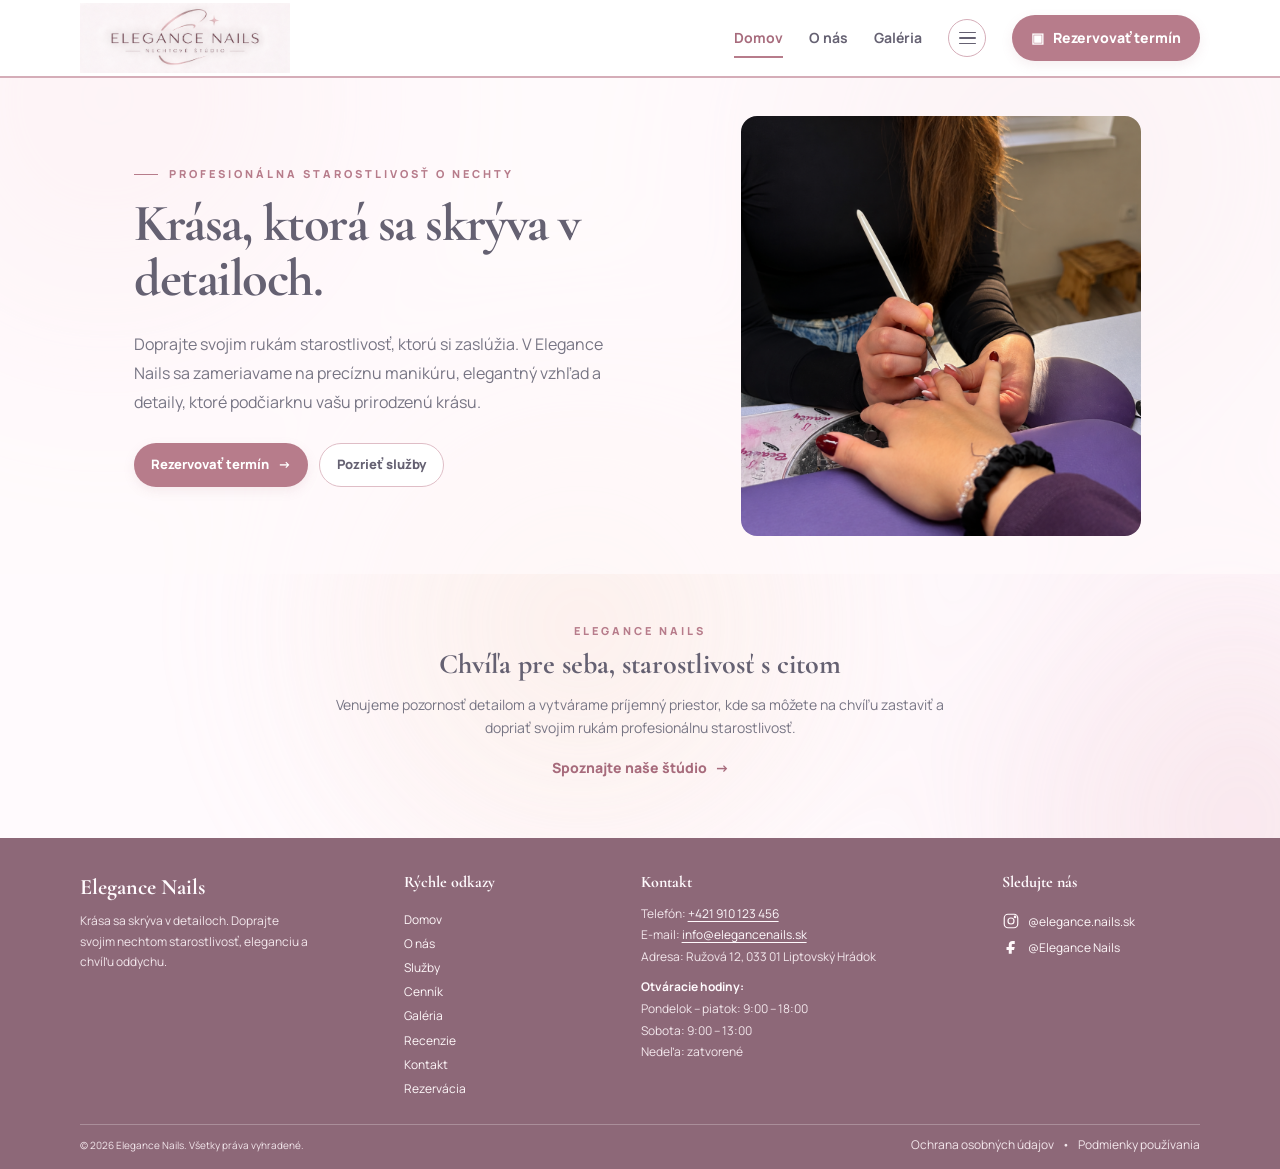
==== commit c0c35070: "Doladovanie" ====
--- a/index.html
+++ b/index.html
@@ -117,11 +117,12 @@
       <div class="footer-copyright">
         <small>© 2026 Elegance Nails. Všetky práva vyhradené.</small>
         <nav aria-label="Právne informácie">
-          <a href="mailto:info@elegancenails.sk?subject=Ochrana osobných údajov">Ochrana osobných údajov</a>
+          <a href="ochrana-osobnych-udajov.html">Ochrana osobných údajov</a>
           <span aria-hidden="true">•</span>
           <a href="mailto:info@elegancenails.sk?subject=Podmienky používania">Podmienky používania</a>
         </nav>
       </div>
     </footer>
+    <script src="scripts/navigation.js"></script>
   </body>
 </html>
--- a/styles/main.css
+++ b/styles/main.css
@@ -346,10 +346,8 @@
   max-height: 420px;
   height: auto;
   justify-self: center;
-  border-radius: 24px;
-  object-fit: contain;
-  -webkit-mask-image: radial-gradient(ellipse 98% 98% at center, #000 88%, transparent 100%);
-  mask-image: radial-gradient(ellipse 98% 98% at center, #000 88%, transparent 100%);
+  border-radius: 16px;
+  object-fit: cover;
 }
 
 .home-intro {
@@ -446,9 +444,11 @@
 .about-image {
   width: 100%;
   height: 300px;
+  display: block;
   grid-column: 2;
   grid-row: 1 / span 3;
   border-radius: 16px;
+  object-fit: cover;
 }
 
 .text-link {
@@ -487,9 +487,12 @@
 }
 
 .service-image {
+  width: calc(100% + 8px);
+  display: block;
   height: 112px;
   margin: -4px -4px 13px;
   border-radius: 10px;
+  object-fit: cover;
 }
 
 .service-grid h2,
@@ -523,16 +526,16 @@
 .price-grid {
   display: grid;
   grid-template-columns: repeat(2, minmax(0, 1fr));
-  gap: 16px;
+  gap: 12px;
 }
 
 .price-grid article {
-  padding: 21px 24px;
+  padding: 14px 16px;
 }
 
 .price-grid h2 {
-  margin-bottom: 8px;
-  font-size: 26px;
+  margin-bottom: 6px;
+  font-size: 22px;
 }
 
 .price-grid dl {
@@ -540,7 +543,7 @@
 }
 
 .price-grid dl div {
-  min-height: 45px;
+  min-height: 38px;
   display: flex;
   align-items: center;
   justify-content: space-between;
@@ -631,9 +634,16 @@
   aspect-ratio: 4 / 3;
 }
 
+.gallery-grid figure > img {
+  display: block;
+  width: 100%;
+  aspect-ratio: 4 / 3;
+  object-fit: cover;
+}
+
 .gallery-grid figcaption {
   padding: 9px 12px;
-  color: var(--color-heading);
+  color: #494653;
   font-size: 13px;
   font-weight: 700;
 }
@@ -816,13 +826,23 @@
 
 .map-placeholder {
   min-height: 150px;
-  display: grid;
-  place-items: center;
   margin: 18px 0;
+  overflow: hidden;
   border: 1.5px solid var(--color-border);
   border-radius: 13px;
-  color: #797481;
-  font-size: 13px;
+}
+
+.map-placeholder iframe {
+  display: block;
+  width: 100%;
+  height: 150px;
+  border: 0;
+}
+
+.map-note {
+  margin: -8px 0 18px;
+  color: #777584;
+  font-size: 12px;
 }
 
 .reservation-page {
@@ -990,6 +1010,84 @@
   background: var(--color-accent-dark);
 }
 
+.privacy-notice {
+  margin: -2px 0 0;
+  color: #777584;
+  font-size: 11px;
+  line-height: 1.45;
+}
+
+.privacy-notice a,
+.privacy-consent a {
+  color: var(--color-accent-dark);
+  font-weight: 800;
+  text-decoration: underline;
+  text-underline-offset: 2px;
+}
+
+.privacy-consent {
+  display: flex;
+  align-items: flex-start;
+  gap: 8px;
+  color: #656172;
+  font-size: 12px;
+  line-height: 1.45;
+  cursor: pointer;
+}
+
+.privacy-consent input {
+  width: 16px;
+  height: 16px;
+  flex: 0 0 auto;
+  margin: 1px 0 0;
+  accent-color: var(--color-accent);
+}
+
+.privacy-page {
+  max-width: 820px;
+}
+
+.privacy-page header {
+  margin-bottom: 20px;
+}
+
+.privacy-content {
+  display: grid;
+  gap: 12px;
+}
+
+.privacy-content section {
+  padding: 16px 18px;
+  border: 1.5px solid var(--color-border);
+  border-radius: 14px;
+  background: #fff;
+  box-shadow: var(--shadow-card);
+}
+
+.privacy-content h2 {
+  margin: 0 0 7px;
+  color: var(--color-heading);
+  font-family: var(--font-heading);
+  font-size: 21px;
+}
+
+.privacy-content p,
+.privacy-content ul {
+  margin: 0;
+  color: #656172;
+  font-size: 14px;
+  line-height: 1.6;
+}
+
+.privacy-content ul {
+  padding-left: 20px;
+}
+
+.missing-info {
+  color: #8d6878;
+  font-weight: 800;
+}
+
 .site-footer {
   min-height: 0;
   display: grid;
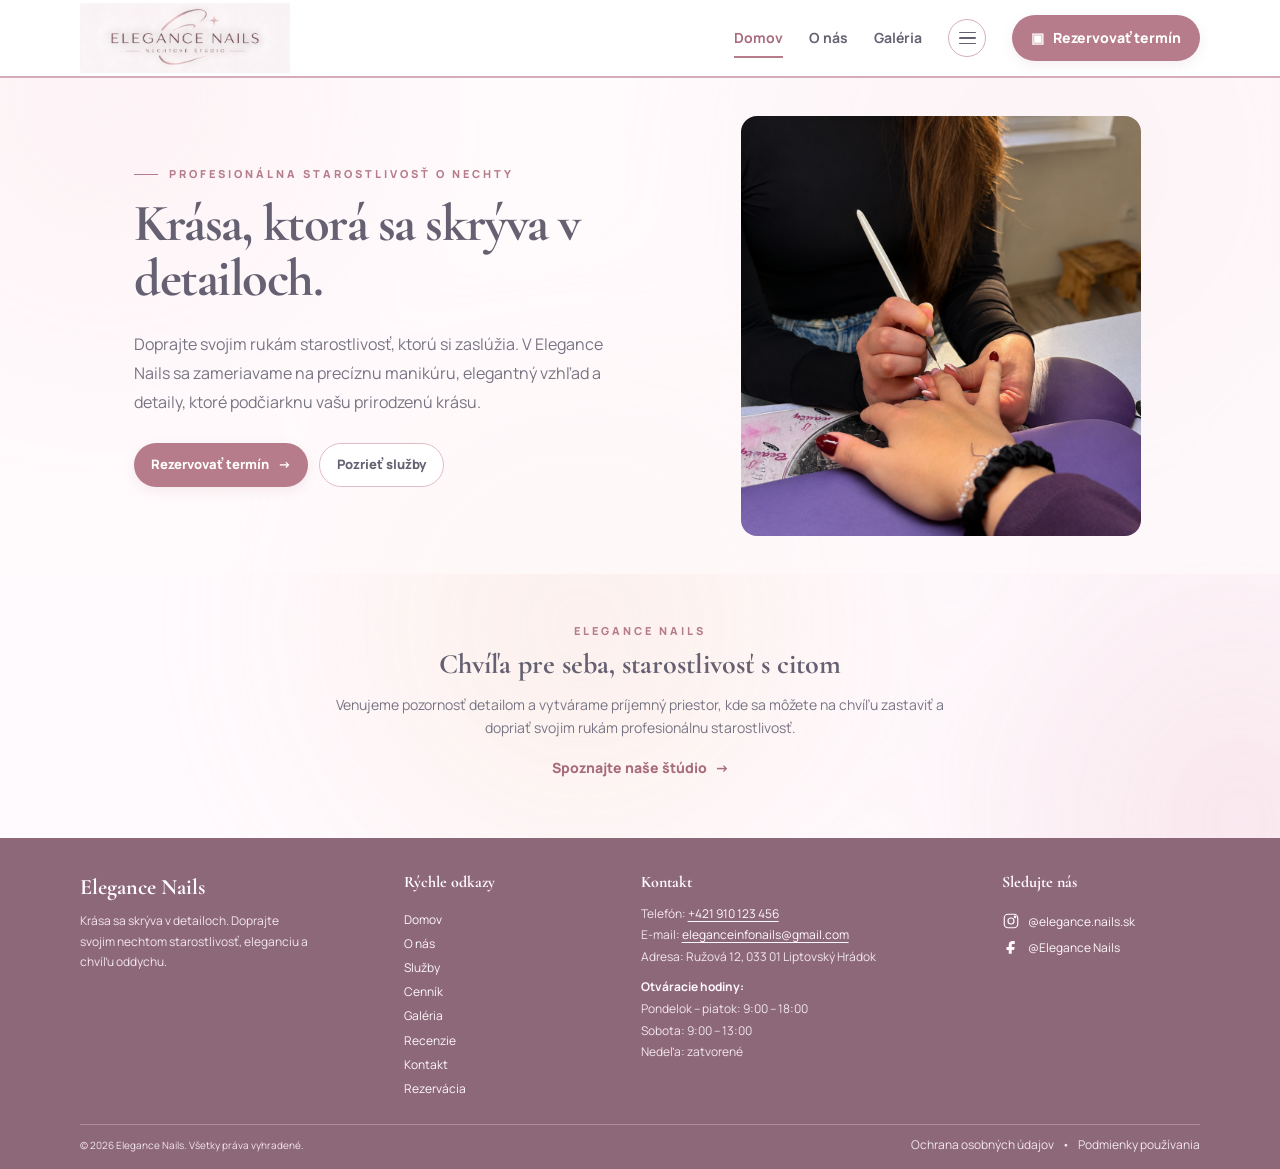
==== commit 4a4079fa: "Hotovoo" ====
--- a/index.html
+++ b/index.html
@@ -96,7 +96,7 @@
       <div class="footer-contact">
         <h2>Kontakt</h2>
         <p>Telefón: <a href="tel:+421910123456">+421 910 123 456</a></p>
-        <p>E-mail: <a href="mailto:info@elegancenails.sk">info@elegancenails.sk</a></p>
+        <p>E-mail: <a href="mailto:eleganceinfonails@gmail.com">eleganceinfonails@gmail.com</a></p>
         <p>Adresa: Ružová 12, 033 01 Liptovský Hrádok</p>
         <p class="footer-opening-hours-title"><strong>Otváracie hodiny:</strong></p>
         <p>Pondelok – piatok: 9:00 – 18:00</p>
@@ -119,7 +119,7 @@
         <nav aria-label="Právne informácie">
           <a href="ochrana-osobnych-udajov.html">Ochrana osobných údajov</a>
           <span aria-hidden="true">•</span>
-          <a href="mailto:info@elegancenails.sk?subject=Podmienky používania">Podmienky používania</a>
+          <a href="mailto:eleganceinfonails@gmail.com?subject=Podmienky používania">Podmienky používania</a>
         </nav>
       </div>
     </footer>
